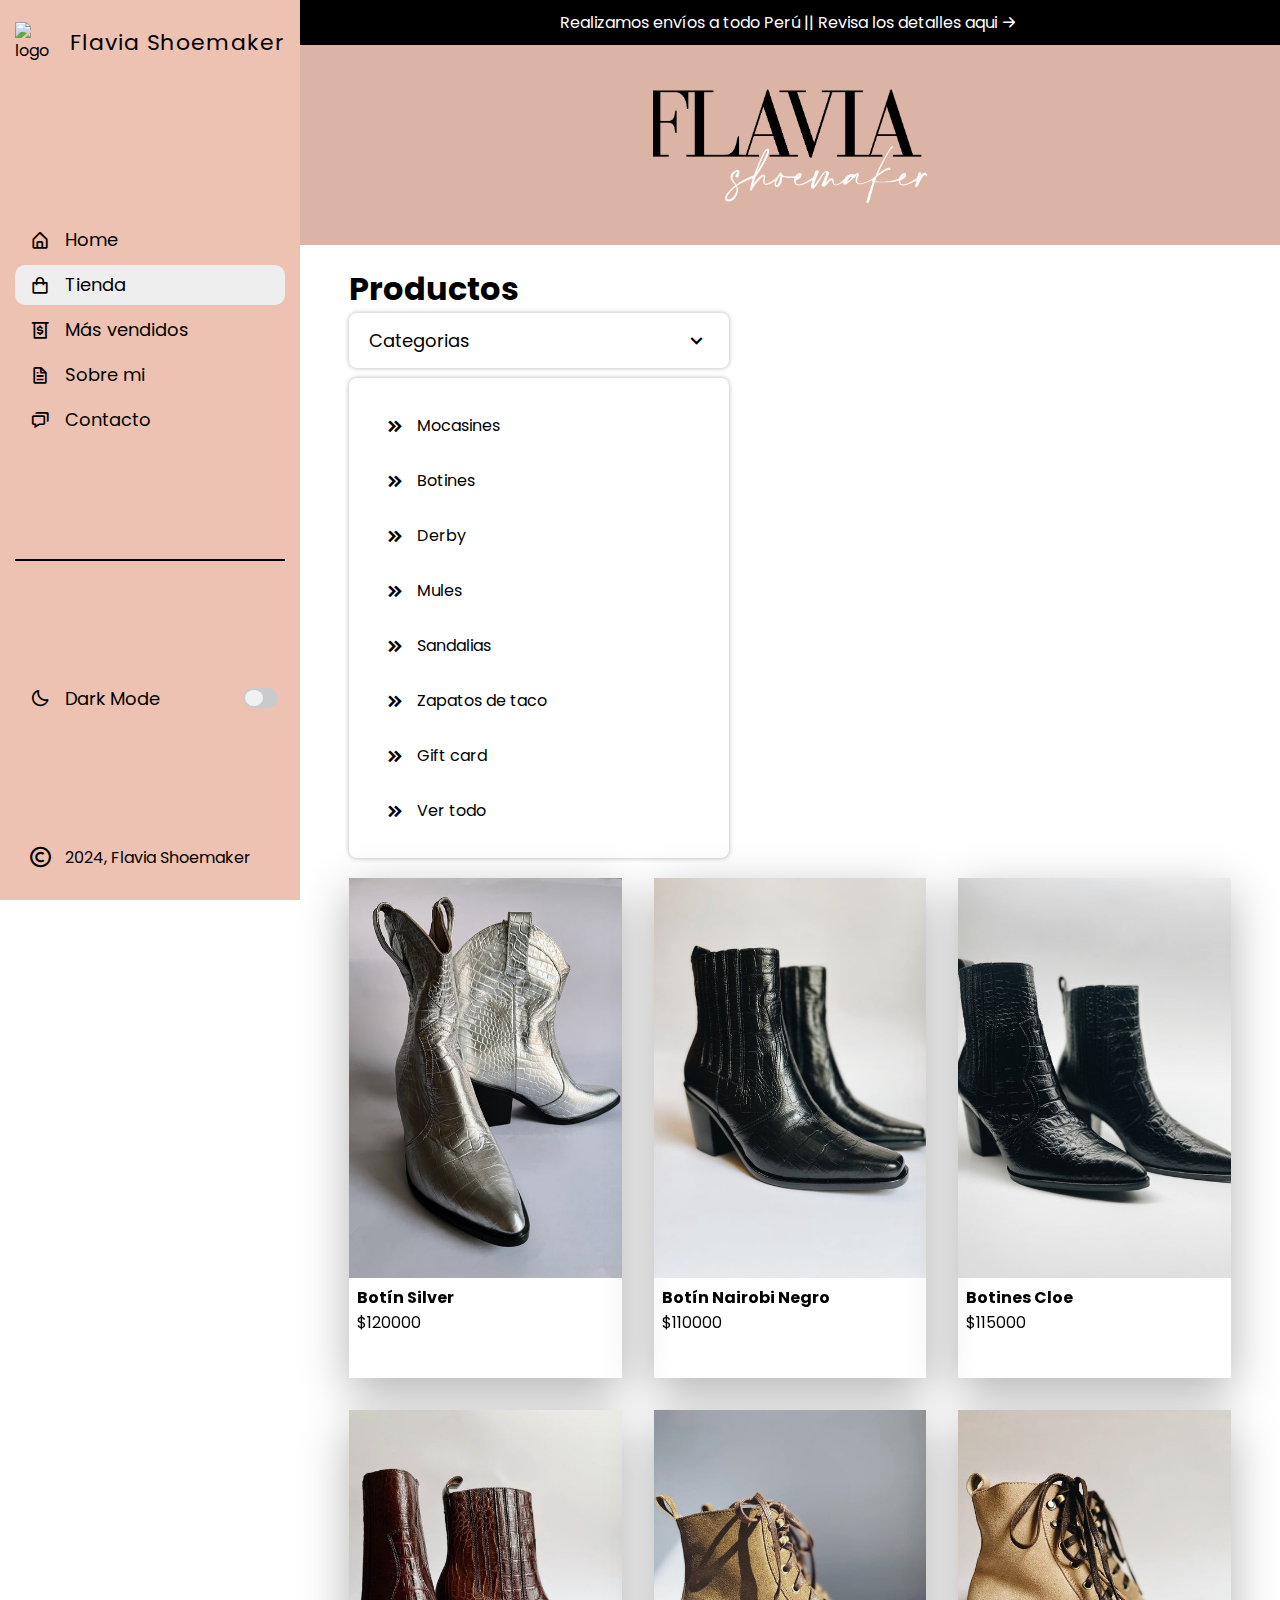
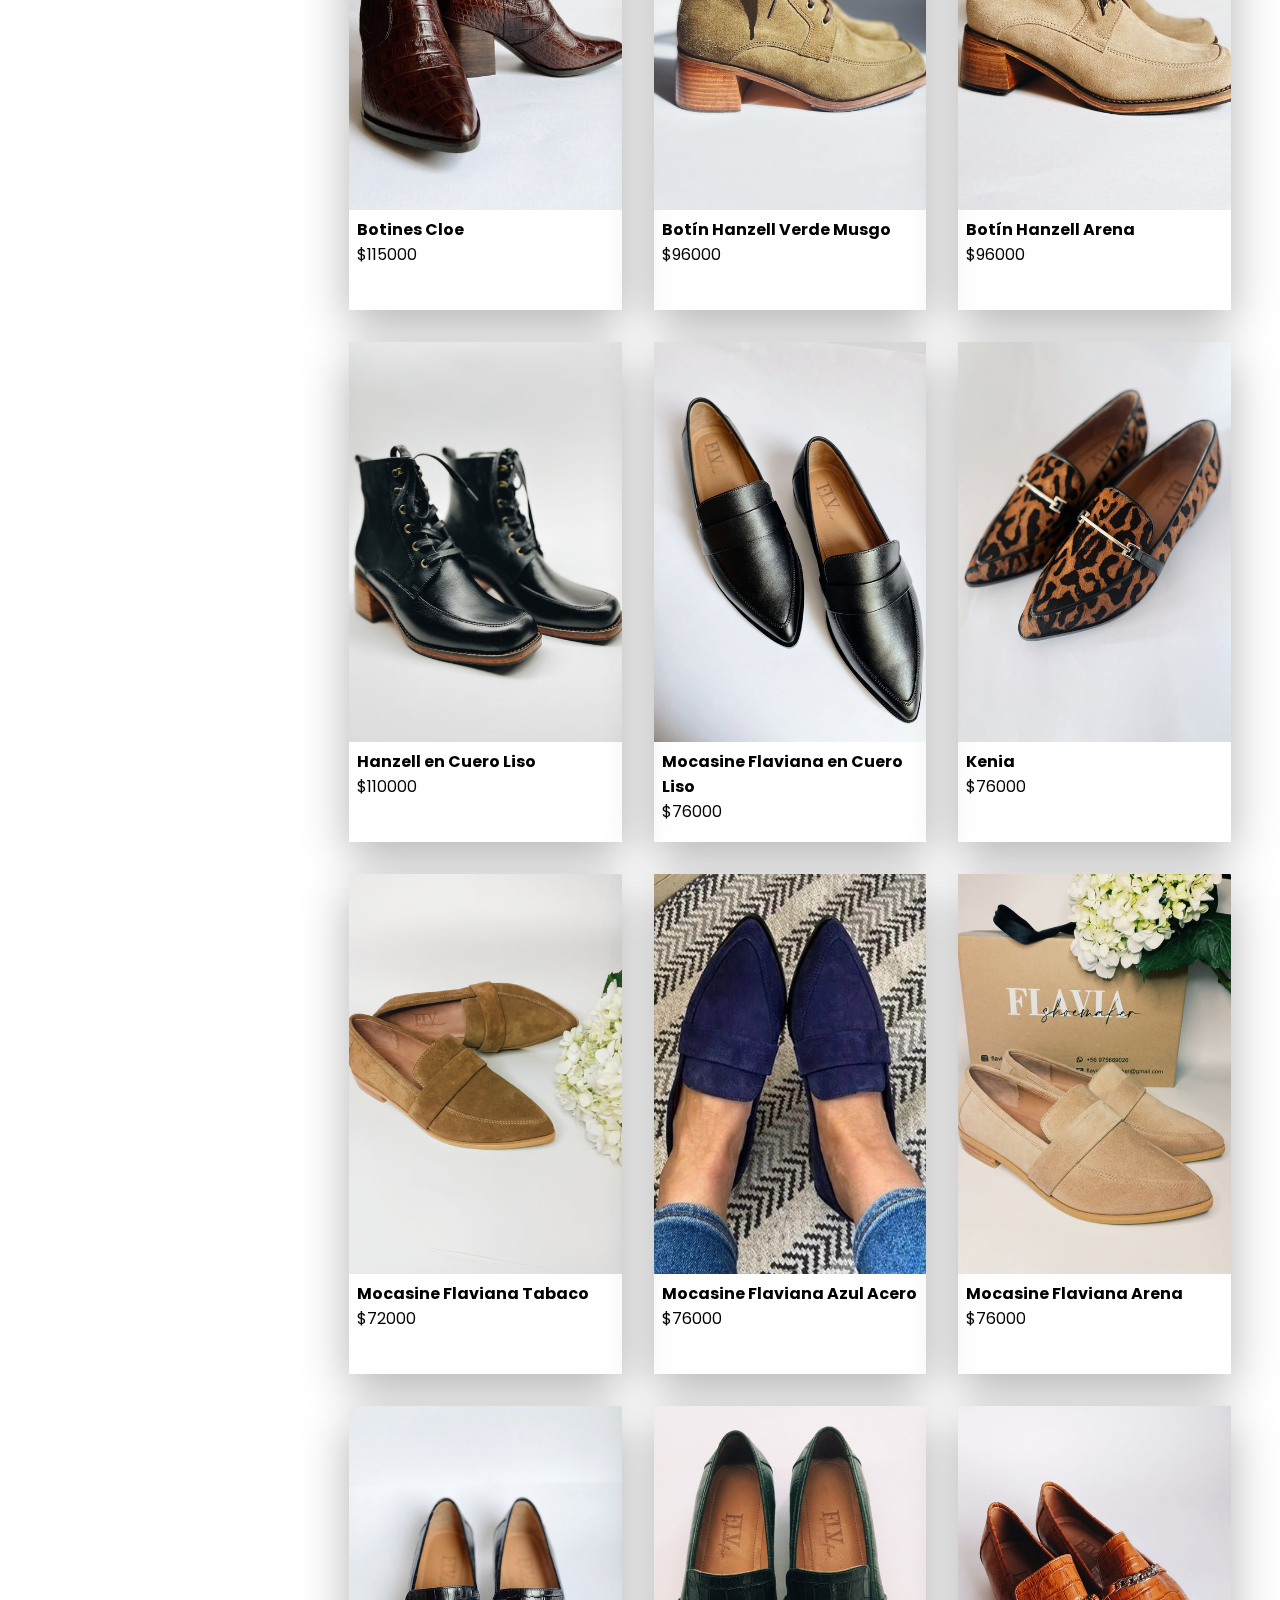
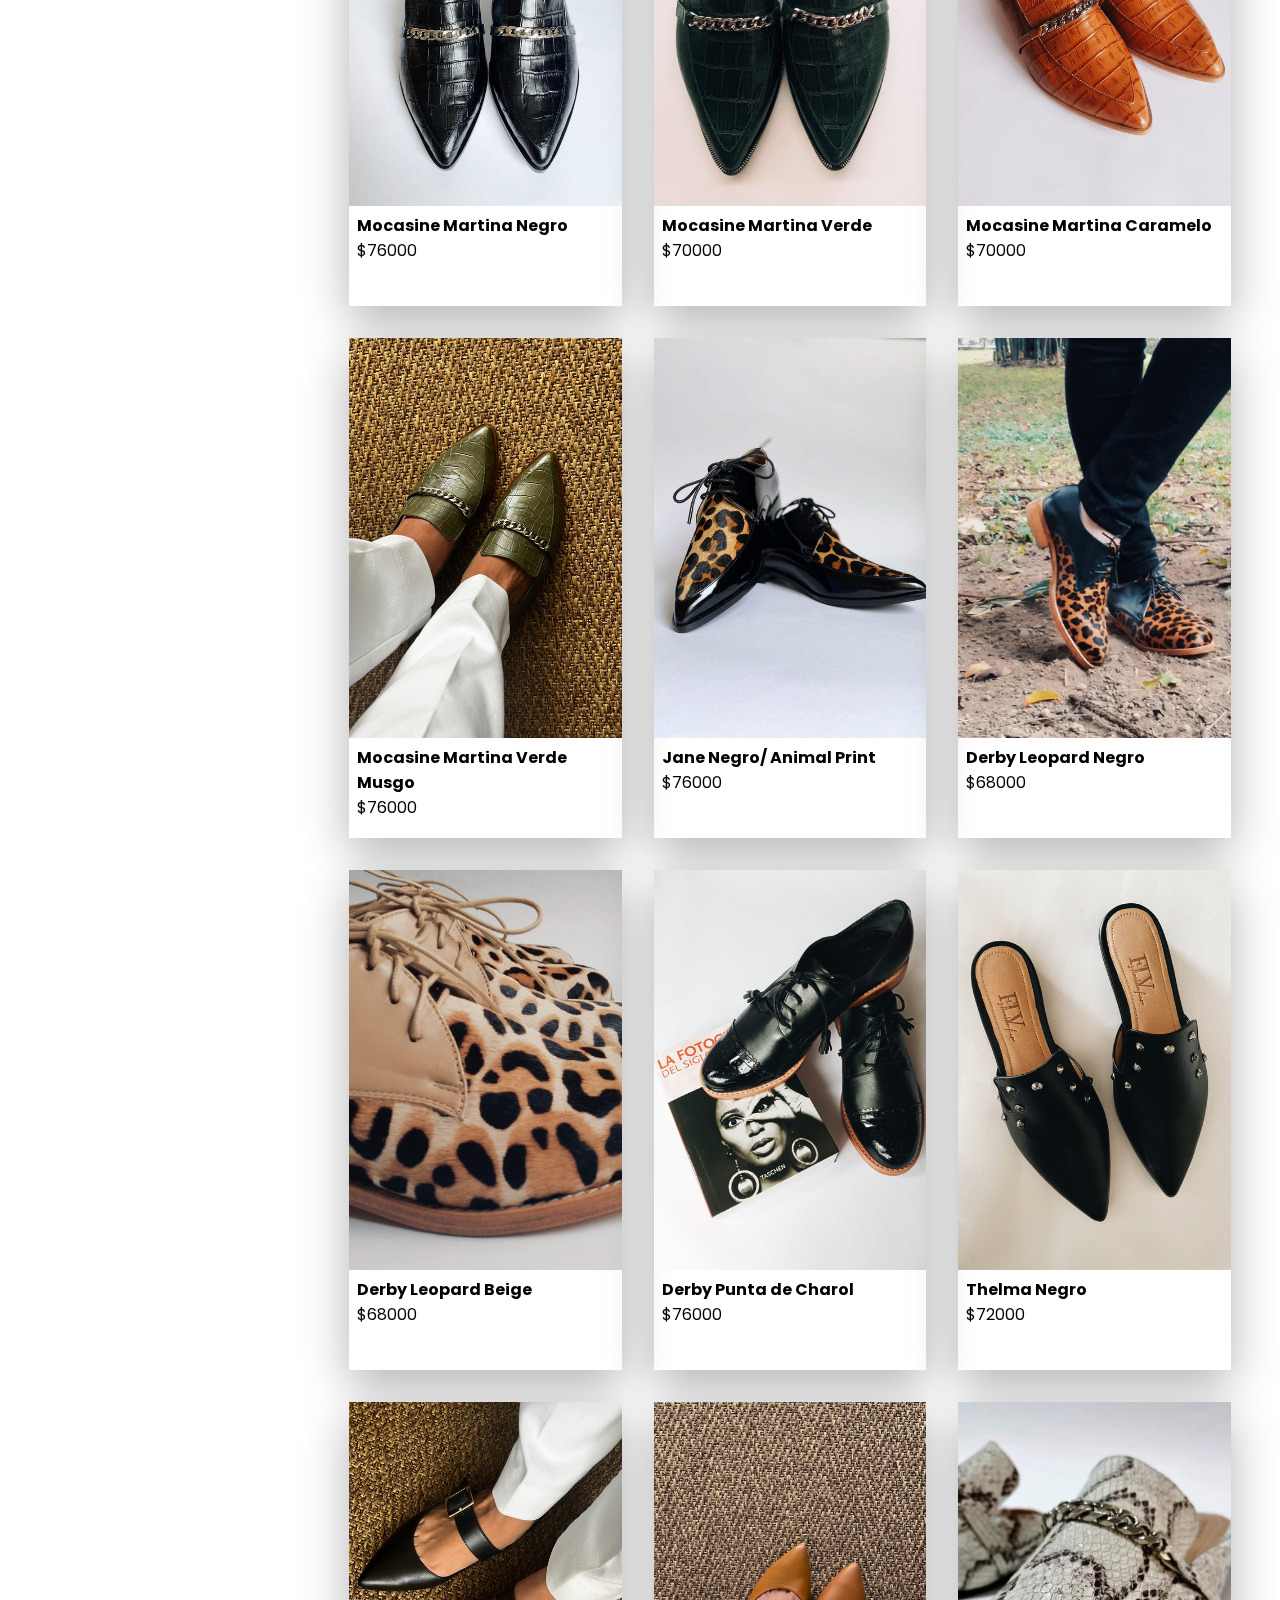
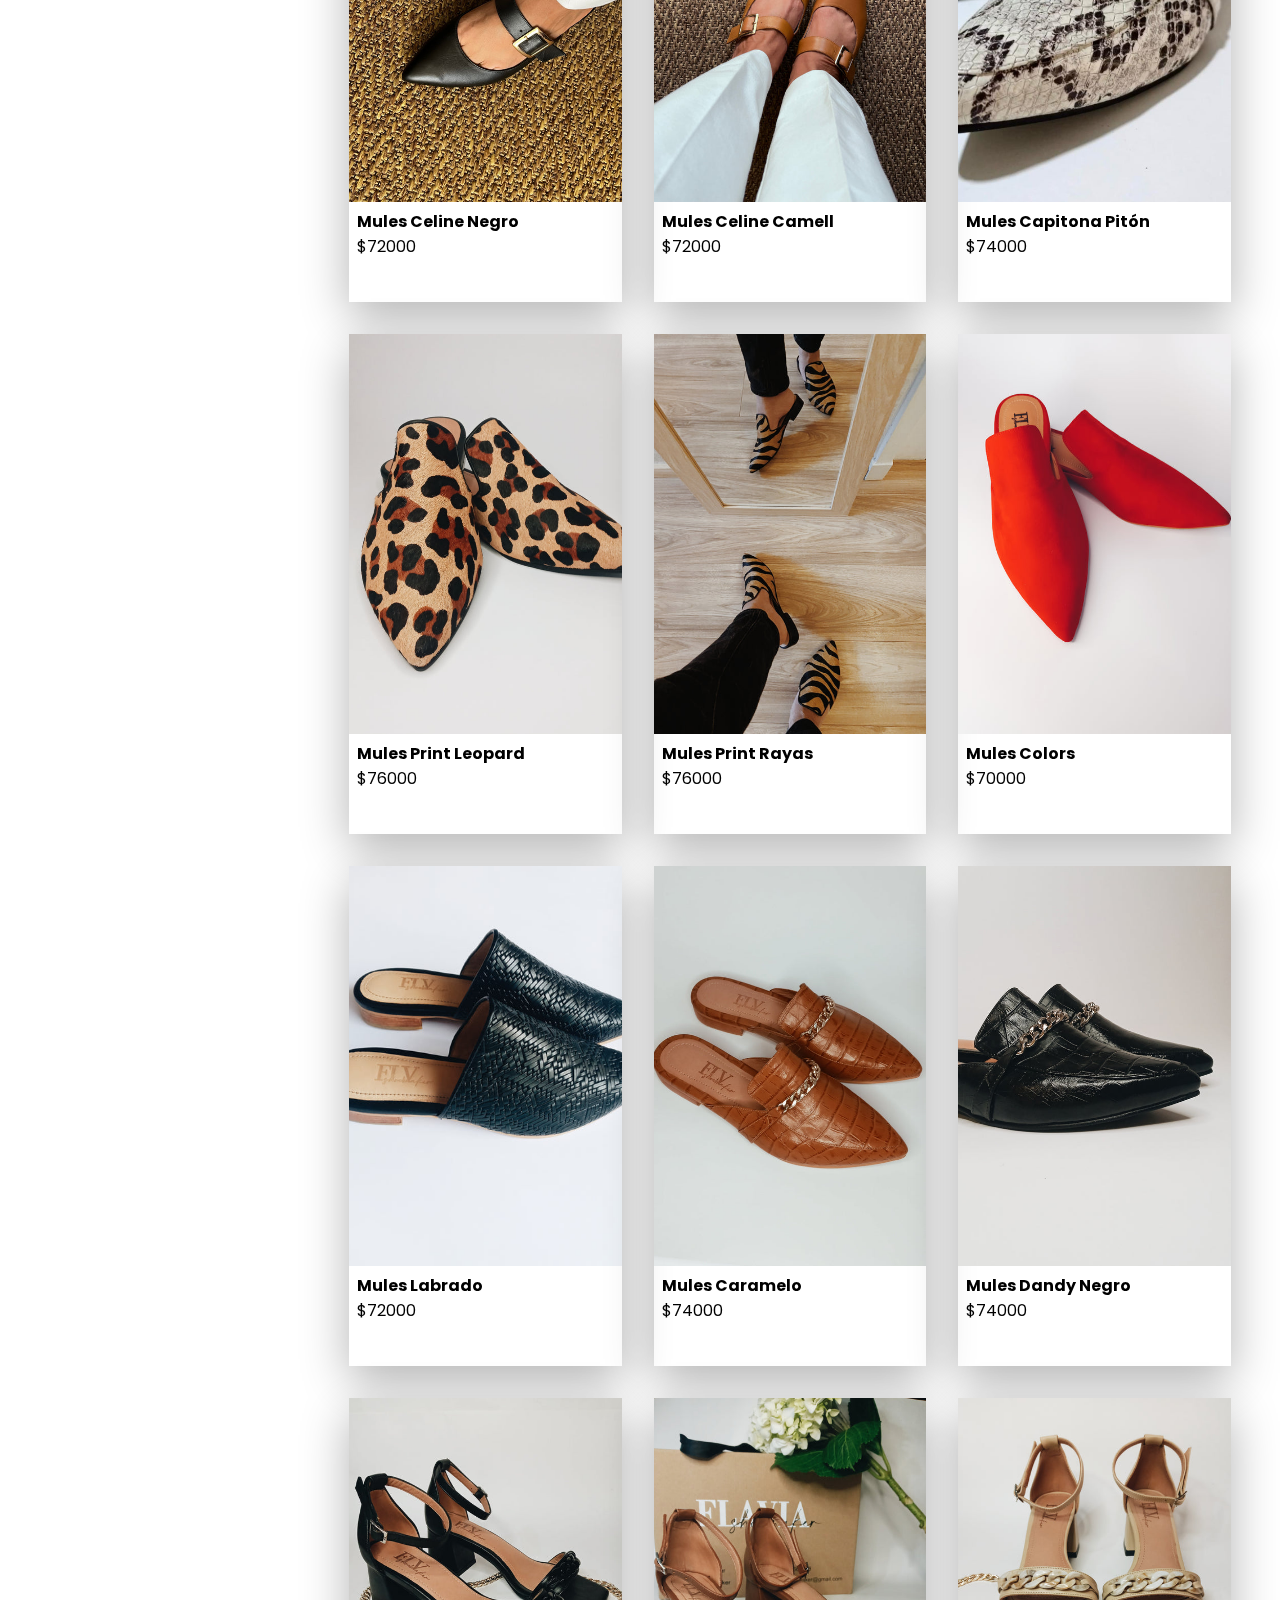
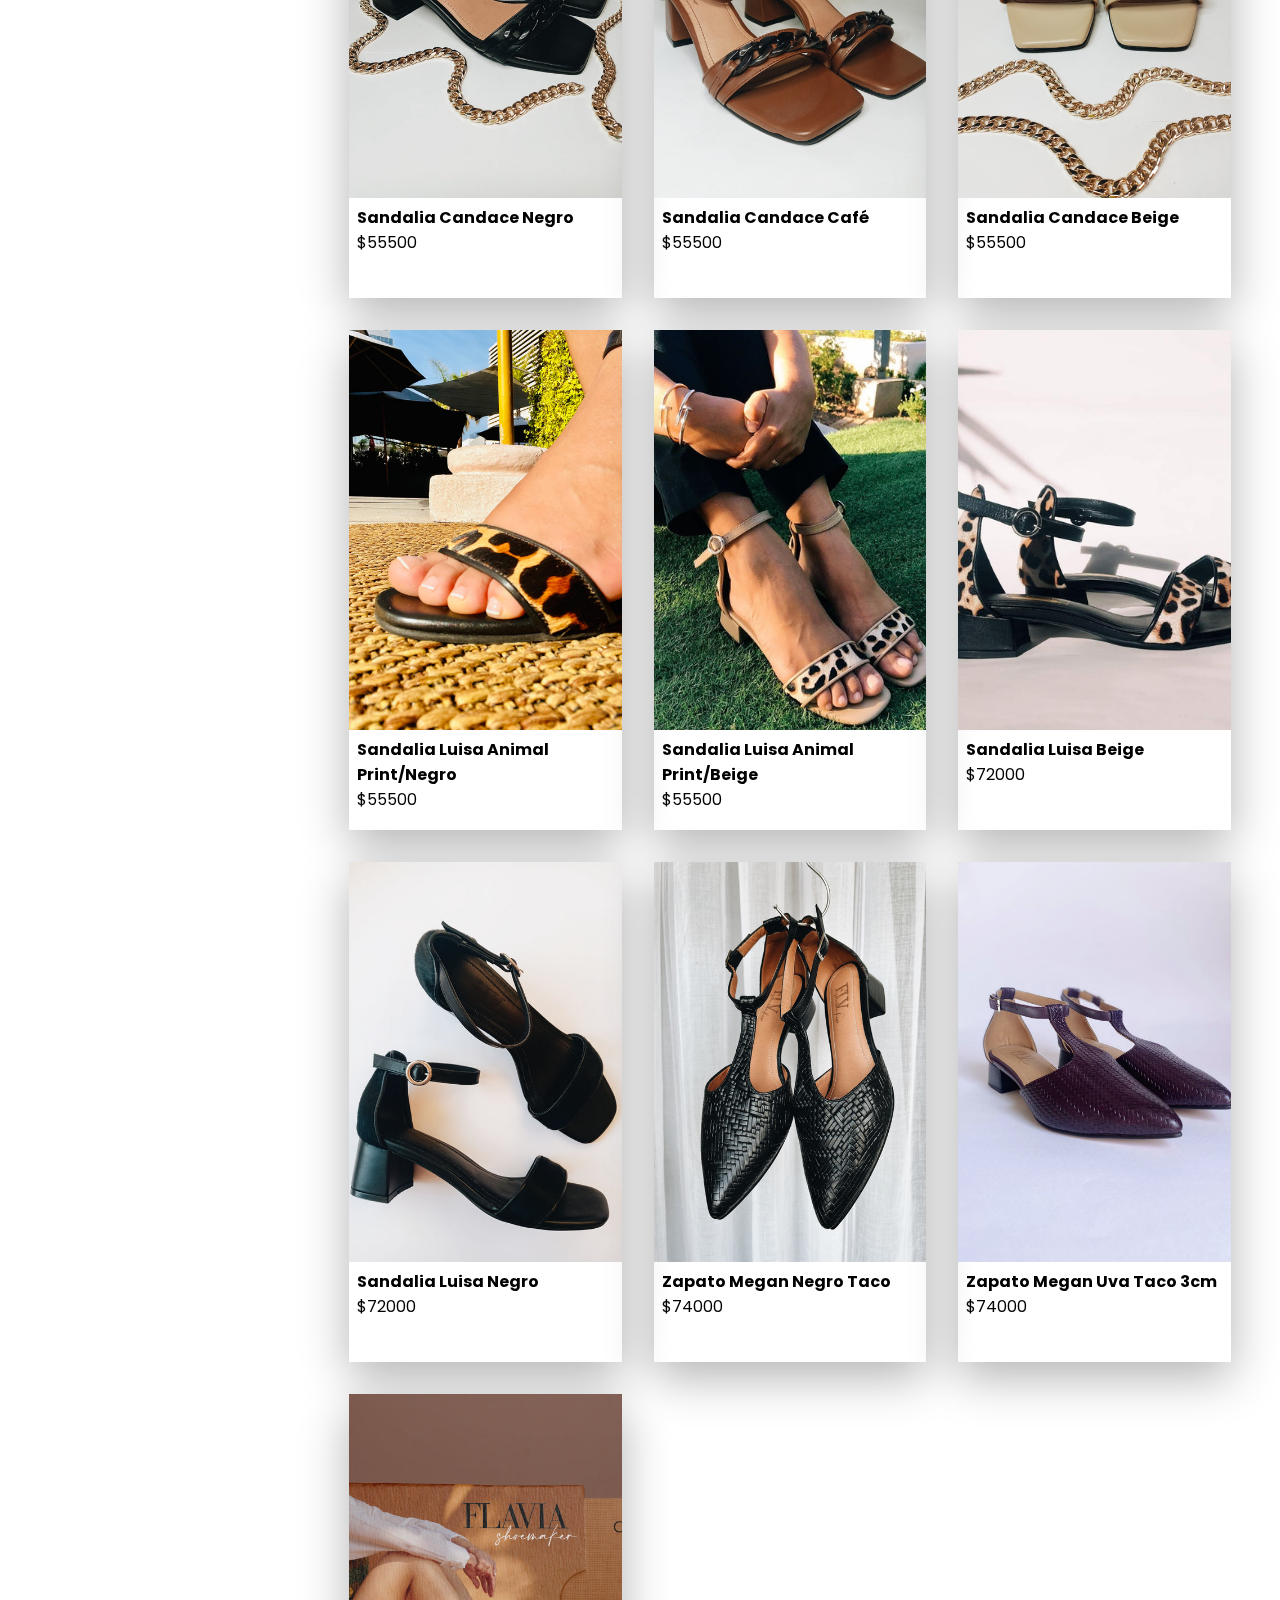
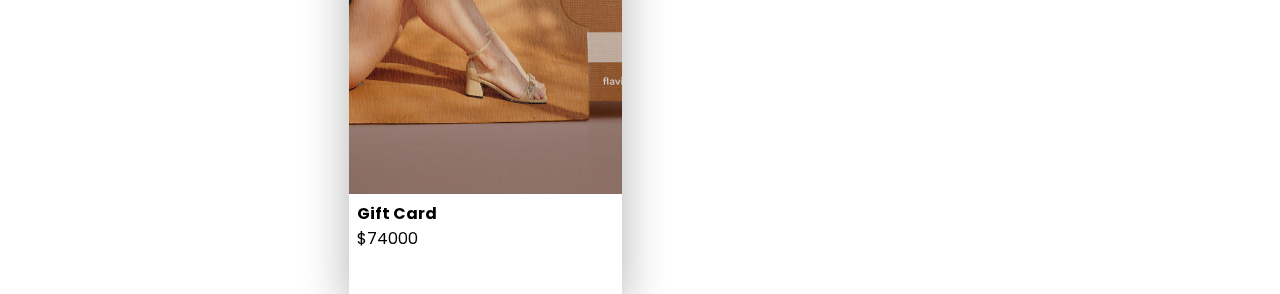
==== productos.html @ c3f8e7c3 "first commit" ====
<!DOCTYPE html>
<html lang="en">
<head>
    <meta charset="UTF-8">
    <meta name="viewport" content="width=device-width, initial-scale=1.0">
    <link href='https://unpkg.com/boxicons@2.1.4/css/boxicons.min.css' rel='stylesheet'>
    <link rel="stylesheet" href="https://cdn.jsdelivr.net/npm/bootstrap-icons@1.11.3/font/bootstrap-icons.min.css">
    <link rel="stylesheet" href="css/style.css">
    <title>Flavia Shoemaker PE</title>
</head>
<body>

   <!--============================== SIDEBAR ==============================-->
   <div class="barra-lateral">

    <!-- HEADER -->

    <div class="nombre-pagina">
        <img id="store" class="pagina-logo" src="https://flaviashoemaker.com/cdn/shop/files/logo_Flavia_favitcon.png" alt="logo">
        <span>Flavia Shoemaker</span>
    </div>

    <!-- NAVBAR -->

    <nav class="navegacion">

        <ul>
            <li class="items botones-categoria">
                <a href="index.html">
                    <i class='bx bx-home-alt'></i>
                    <span>Home</span>
                </a>
            </li>

            <li class="items botones-categoria active-item">
                <a href="productos.html">
                    <i class='bx bx-shopping-bag'></i>
                    <span>Tienda</span>
                </a>
            </li>

            <li class="items botones-categoria">
                <a href="#">
                    <i class='bx bx-money-withdraw'></i>
                    <span>Más vendidos</span>
                </a>
            </li>

            <li class="items botones-categoria">
                <a href="#">
                    <i class='bx bx-file'></i>
                    <span>Sobre mi</span>
                </a>
            </li>

            <li class="items botones-categoria">
                <a href="#">
                    <i class='bx bx-chat'></i>
                    <span>Contacto</span>
                </a>
            </li>
        </ul>

    </nav>

    <!-- LINEA DIVISORIA -->

    <div class="linea"></div>

    <!-- SWITCH -->

    <div class="modo-oscuro">

        <div class="info">
            <i class='bx bx-moon'></i>
            <span>Dark Mode</span>
        </div>

        <div class="switch">

            <div class="base">

                <div class="circulo"></div>

            </div>

        </div>

    </div>
    
    <!-- MINI FOOTER -->

    <footer class="footer">
        <i class='bx bx-copyright' ></i>
        <span>2024, Flavia Shoemaker</span>
    </footer>

</div>

<main>
    <div class="info-envios">
        <p class="parrafo">Realizamos envíos a todo Perú || Revisa los detalles aqui</p>
        <i class="bi bi-arrow-right-short"></i>
    </div>

    <div class="banner">
        <img class="img-banner" src="images/logo-flaviashoemaker.png" alt="logo">
    </div>

    <div class="categorias">
        <h1>Productos</h1>
        <div class="item-submenu">
            <span>Categorias</span>
            <i class='bx bx-chevron-down'></i>
        </div>

        <ul class="opciones">
            <li class="opcion">
                <i class='bx bxs-chevrons-right'></i>
                <a id="mocasines" class="nav-items active-nav-items" href="">Mocasines</a>
            </li>
            <li class="opcion">
                <i class='bx bxs-chevrons-right'></i>
                <a id="botines" class="nav-items" href="">Botines</a>
            </li>
            <li class="opcion">
                <i class='bx bxs-chevrons-right'></i>
                <a id="derbys" class="nav-items" href="">Derby</a>
            </li>
            <li class="opcion">
                <i class='bx bxs-chevrons-right'></i>
                <a id="mules" class="nav-items" href="">Mules</a>
            </li>
            <li class="opcion">
                <i class='bx bxs-chevrons-right'></i>
                <a id="sandalias" class="nav-items" href="">Sandalias</a>
            </li>
            <li class="opcion">
                <i class='bx bxs-chevrons-right'></i>
                <a id="tacos" class="nav-items" href="">Zapatos de taco</a>
            </li>
            <li class="opcion">
                <i class='bx bxs-chevrons-right'></i>
                <a id="giftcard" class="nav-items" href="">Gift card</a>
            </li>
            <li class="opcion">
                <i class='bx bxs-chevrons-right'></i>
                <a id="todos" class="nav-items" href="">Ver todo</a>
            </li>
        </ul>
</div>
    <div id="productos-tienda" class="productos-tienda">

    </div>
</main>

    <script src="archivos-js/productos.js"></script>
    <script src="archivos-js/app.js"></script>
    
</body>
</html>
---- css/style.css ----
@import url('https://fonts.googleapis.com/css2?family=Poppins:ital,wght@0,100;0,200;0,300;0,400;0,500;0,600;0,700;0,800;0,900;1,100;1,200;1,300;1,400;1,500;1,600;1,700;1,800;1,900&display=swap');
@import url('https://fonts.googleapis.com/css2?family=Protest+Riot&display=swap');
@import url('https://fonts.googleapis.com/css2?family=Lobster&family=Protest+Riot&display=swap');


:root {
    --color-barra-lateral: #eec2b2;

    --color-texto: #000;
    --color-texto-menu: rgb(134, 136, 144);

    --color-menu-hover: rgb(238,238,238);
    --colo-menu-texto: rgb(0,0,0);

    --color-boton: #000;
    --color-boton-texto: rgb(0,0,0);

    --color-linea: rgb(238, 229, 229);

    --color-switch-base: rgb(201, 202, 206);
    --color-switch-circulo: rgb(241, 241, 241);
}

/*============================== DARK MODE ==============================*/

.dark-mode {
    --color-barra-lateral: rgb(44,45,49);

    --color-texto: rgb(255,255,255);
    --color-texto-menu: #fff;

    --color-menu-hover: rgb(0,0,0);
    --colo-menu-texto: rgb(238,238,238);

    --color-boton: rgb(255,255,255);
    --color-boton-texto: #fff;

    --color-linea: rgb(71, 70, 78);

    --color-switch-base: rgb(39, 205, 64);
    --color-switch-circulo: rgb(255, 255, 255);
}

.active {
    background-color: var(--color-boton-texto);
    color: var(--color-texto);
}

.active-item {
    background-color: var(--color-menu-hover);
    color: var(--color-menu-texto);
    border-radius: 10px;
}

.bx-chevron-down {
    transition: .4s ease;
}

.arrow .bx-chevron-down {
    transform: rotate(-180deg);
    transition: transform .4s ease;
}

* {
    margin: 0;
    padding: 0;
    box-sizing: border-box;
}

body {
    width: 100%;
    height: 100vh;
    font-family: "Poppins", sans-serif;
}

.barra-lateral {
    position: fixed;
    width: 300px;
    height: 100%;
    overflow: hidden;
    padding: 20px 15px;
    background-color: var(--color-barra-lateral);
    transition: width .5s ease, background-color .4s ease;
    display: flex;
    flex-direction: column;
    justify-content: space-between;
}

.mini-barra-lateral {
    width: 80px;
}

.barra-lateral span {
    font-size: 18px;
    white-space: nowrap;
    opacity: 1;
    transition: opacity .5s ease, width .5s ease;
}

.barra-lateral span.oculto {
    opacity: 0;
    width: 0;
}

.nombre-pagina {
    width: 100%;
    height: 45px;
    color: var(--color-texto);
    display: flex;
    align-items: center;
    margin-bottom: 40px;
}

.pagina-logo {
    width: 50px;
    cursor: pointer;
}

/* .bx-store {
    min-width: 50px;
    font-size: 40px;
    cursor: pointer;
    text-align: center;
} */

.nombre-pagina span {
    margin-left: 10px;
    font-size: 22px;
    letter-spacing: 1px;
    /* font-family: "Protest Riot", sans-serif; */
    font-family: "Poppins", sans-serif;
}

/*============================== NAVBAR ============================== */

.items {
    list-style-type: none;
    margin-bottom: 5px;
}

.items a {
    width: 100%;
    height: 40px;
    display: flex;
    align-items: center;
    text-decoration: none;
    border-radius: 10px;
    color: var(--color-texto);
}

.items a:hover {
    background-color: var(--color-menu-hover);
    color: var(--colo-menu-texto);
}

.items a i {
    min-width: 50px;
    text-align: center;
    font-size: 20px;
}

/*============================== LINEA ==============================*/

.linea {
    width: 100%;
    height: 2px;
    background-color: var(--color-texto);
}


/*============================== Dark Mode ==============================*/

.modo-oscuro {
    width: 100%;
    border-radius: 10px;
    display: flex;
    justify-content: space-between;
}

.info {
    width: 150px;
    height: 45px;
    display: flex;
    align-items: center;
    color: var(--color-boton-texto);
    overflow: hidden;
}

.info i {
    width: 50px;
    font-size: 20px;
    text-align: center;
}

/*============================== SWITCH ==============================*/

.switch {
    min-width: 50px;
    height: 45px;
    display: flex;
    align-items: center;
    justify-content: center;
}

.base {
    position: relative;
    width: 35px;
    height: 20px;
    background-color: var(--color-switch-base);
    border-radius: 50px;
    display: flex;
    align-items: center;
}

.circulo {
    position: absolute;
    width: 18px;
    height: 80%;
    background-color: var(--color-switch-circulo);
    border-radius: 50%;
    left: 2px;
    transition: left .5s ease;
    cursor: pointer;
}

.circulo.prendido {
    left: 15px;
}

/*========================================/ MINI-FOOTER /========================================*/

.footer {
    width: 100%;
    height: 45px;
    display: flex;
    align-items: center;
}

.footer i {
    min-width: 50px;
    font-size: 25px;
    text-align: center;
    color: var(--color-texto);
}

.footer span {
    font-size: 16px;
    color: var(--color-texto);
}

/*============================== MAIN ==============================*/

main {
    margin-left: 300px;
    transition: margin-left .5s ease;
}

main.min-main {
    margin-left: 80px;
}

.info-envios {
    width: 100%;
    height: 45px;
    background-color: black;
    display: flex;
    align-items: center;
    justify-content: center;
}

.info-envios i {
    color: #fff;
    font-size: 1.5rem;
}

.parrafo {
    color: #fff;
}


/*============================== SLIDER ==============================*/

.container-slider {
    width: 100%;
    overflow: hidden;
}

.slider {
    display: flex;
    width: 500%;
    height: 450px;
}

.slider-section {
    width: 100%;
}

.img-slider {
    display: block;
    width: 100%;
    height: 100%;
    object-fit: cover;
}

.controls {
    width: 100%;
    height: 45px;
    display: flex;
    justify-content: center;
    align-items: center;
    margin-top: 20px;
}

.controls i {
    font-size: 30px;
    cursor: pointer;
    display: flex;
    align-items: center;
}

.botones {
    width: 150px;
    display: flex;
    align-items: center;
    justify-content: space-between;
    margin: 0 10px;
}

.boton {
    width: 18px;
    height: 18px;
    border: 2px solid black;
    border-radius: 50%;
}


/*============================== INFO ZAPATOS ==============================*/

.info-temporada {
    width: 100%;
    height: 300px;
    display: flex;
    flex-direction: column;
    align-items: center;
    justify-content: center;
}

.title-info {
    font-size: 2rem;
    font-weight: 500;
}

/*============================== TEMPORADA ==============================*/

.temporada {
    width: 90%;
    height: 100px;
    display: flex;
    flex-direction: column;
    justify-content: center;
    margin: 30px 0 30px 4.7%;
}

/*========================================/ MINI-SLIDER /========================================*/

.container-botines {
    width: 90%;
    height: 100vh;
    margin: 0 4.7%;
}

.container-images {
    width: 100%;
    height: 100%;
    display: flex;
    align-items: center;
    justify-content: center;
    gap: 20px;
}

.images img {
    width: 100%;
    height: 100%;
    object-fit: cover;
    border-radius: 10px;
}

.images {
    width: 110px;
    border: none;
    border-radius: 10px;
    cursor: pointer;
    position: relative;
    transition: .7s ease;
    box-shadow: 0 15px 45px rgba(0, 0, 0, 0.4);
}

.images:first-child, .images:last-child {
    height: 360px;
}

.images:nth-child(2), .images:nth-child(4) {
    height: 440px;
}

.images:nth-child(3) {
    height: 520px;
}


.images.active {
    width: 550px;
    height: 560px;
}

/*========================================/ BOTON VER /========================================*/

.boton-ver {
    width: 100%;
    height: 100px;
    margin: 30px 0;
    display: flex;
    justify-content: center;
    align-items: center;
}

.boton-ver button {
    padding: 20px 50px;
    background-color: #d1ac9f;
    border: none;
    color: #fff;
    font-size: 1.4rem;
    cursor: pointer;
}

.boton-ver button:hover {
    transform: scale(1.05);
}

/*========================================/ GALERIA /========================================*/

.grid-gallery {
    display: grid;
    grid-template-columns: repeat(3, 1fr);
    grid-auto-rows: 370px;
    padding: 30px;
    gap: 20px;
    margin-top: 60px;
}

.grid-item {
    position: relative;
    overflow: hidden;
}

.grid-img {
   width: 100%;
   height: 100%;
   object-fit: cover;
   transition: .5s ease;
}

.grid-img:hover {
    transform: scale(1.1);
}

.grid-title {
    position: absolute;
    bottom: 0;
    color: #fff;
    background: linear-gradient(rgba(255,255,255,0), rgba(0,0,0,1));
    margin: 0;
    padding: 10px;
    width: 100%;
}

.grid-item:nth-child(3) {
    grid-row-start: span 2;
}

.grid-item:nth-child(4) {
    grid-row-start: span 2;
}

.grid-item:nth-child(6) {
    grid-column-start: span 2;
}

/*============================== PAGOS ==============================*/

.informacion {
    width: 90%;
    height: 400px;
    display: flex;
    align-items: center;
    justify-content: center;
    padding: 1rem;
    margin: 60px 4.7%;
}

.info-tema {
    width: 45%;
    height: 100px;
    display: flex;
    flex-direction: column;
    align-items: center;
    margin-bottom: 20px;
    padding: 1rem;
    text-align: center;
}


/*============================== FOOTER MAS COMPLETO ==============================*/


.footer-completo {
    width: 100%;
    height: 100vh;
    background-color: #e8dfd9;
    display: flex;
    flex-direction: column;
    justify-content: space-around;
}

.lists {
    width: 100%;
    display: flex;
}

.list-ul {
    display: flex;
    flex-direction: column;
    margin-top: 60px;
    margin-left: 60px;
    width: 400px;
}

.title-list {
    margin-bottom: 30px;
}

.list-ul ul {
    list-style-type: none;
}

.list-ul ul li {
    margin-bottom: 20px;
    cursor: pointer;
}

.list-ul ul li:hover {
    text-decoration: underline;
}

/*----------REDES SOCIALES ----------*/


.social-medias {
    width: 100%;
    display: flex;
    flex-direction: column;
    justify-content: center;
    align-items: center;
    margin-top: 60px;
}

.icons {
    display: flex;
    width: 200px;
    justify-content: center;
    margin-top: 30px;
}

.bi-facebook {
    font-size: 1.4rem;
    margin-right: 20px;
    cursor: pointer;
}

.bi-instagram {
    font-size: 1.4rem;
    cursor: pointer;
}



/*==================== TODOS LOS PRODUCTOS =====================*/

.productos-tienda {
    display: grid;
    grid-template-columns: repeat(3, 1fr);
    gap: 2rem;
    width: 90%;
    margin: 0 5%;
    position: sticky;
 }
 
 .item {
    width: 100%;
    height: 500px;
    box-shadow: 0 15px 45px rgba(0, 0, 0, 0.3);
    cursor: pointer;
 }
 
 .item-info {
     display: flex;
     flex-direction: column;
     justify-content: center;
     margin-left: .5rem;
 }

 .item-title {
    font-size: 1rem;
 }
 
 .item-img {
    width: 100%;
    height: 400px;
    object-fit: cover;
 }



 /* ==============================/ BANNER /============================== */


 .banner {
    width: 100%;
    height: 200px;
    background-color: #dbb4a5;
    display: flex;
    justify-content: center;
    align-items: center;
 }

 .img-banner {
    width: 28%;
    height: 65%;
    object-fit: cover;
 }

 .categorias {
    width: 90%;
    margin: 20px 5%;
    display: flex;
    flex-direction: column;
    justify-content: space-between;
 }

 .item-submenu {
    display: flex;
    width: 380px;
    align-items: center;
    justify-content: space-between;
    height: 55px;
    padding: 20px;
    font-size: 18px;
    border-radius: 8px;
    cursor: pointer;
    box-shadow: 0 0 5px rgba(0,0,0, .3);
 }

 .bx-chevron-down {
    font-size: 25px;
 }

 .opciones {
    width: 380px;
    position: relative;
    padding: 20px;
    border-radius: 8px;
    margin-top: 10px;
    box-shadow: 0 0 5px rgba(0,0,0, .3);
 }

 .opcion {
    display: flex;
    align-items: center;
    height: 55px;
    cursor: pointer;
    padding: 0 16px;
 }

 .opcion:hover {
    background-color: #e4dfdf;
 }

 .opcion i {
    font-size: 20px;
    margin-right: 12px;
 }

 .nav-items{
    text-decoration: none;
    color: #000;
 }
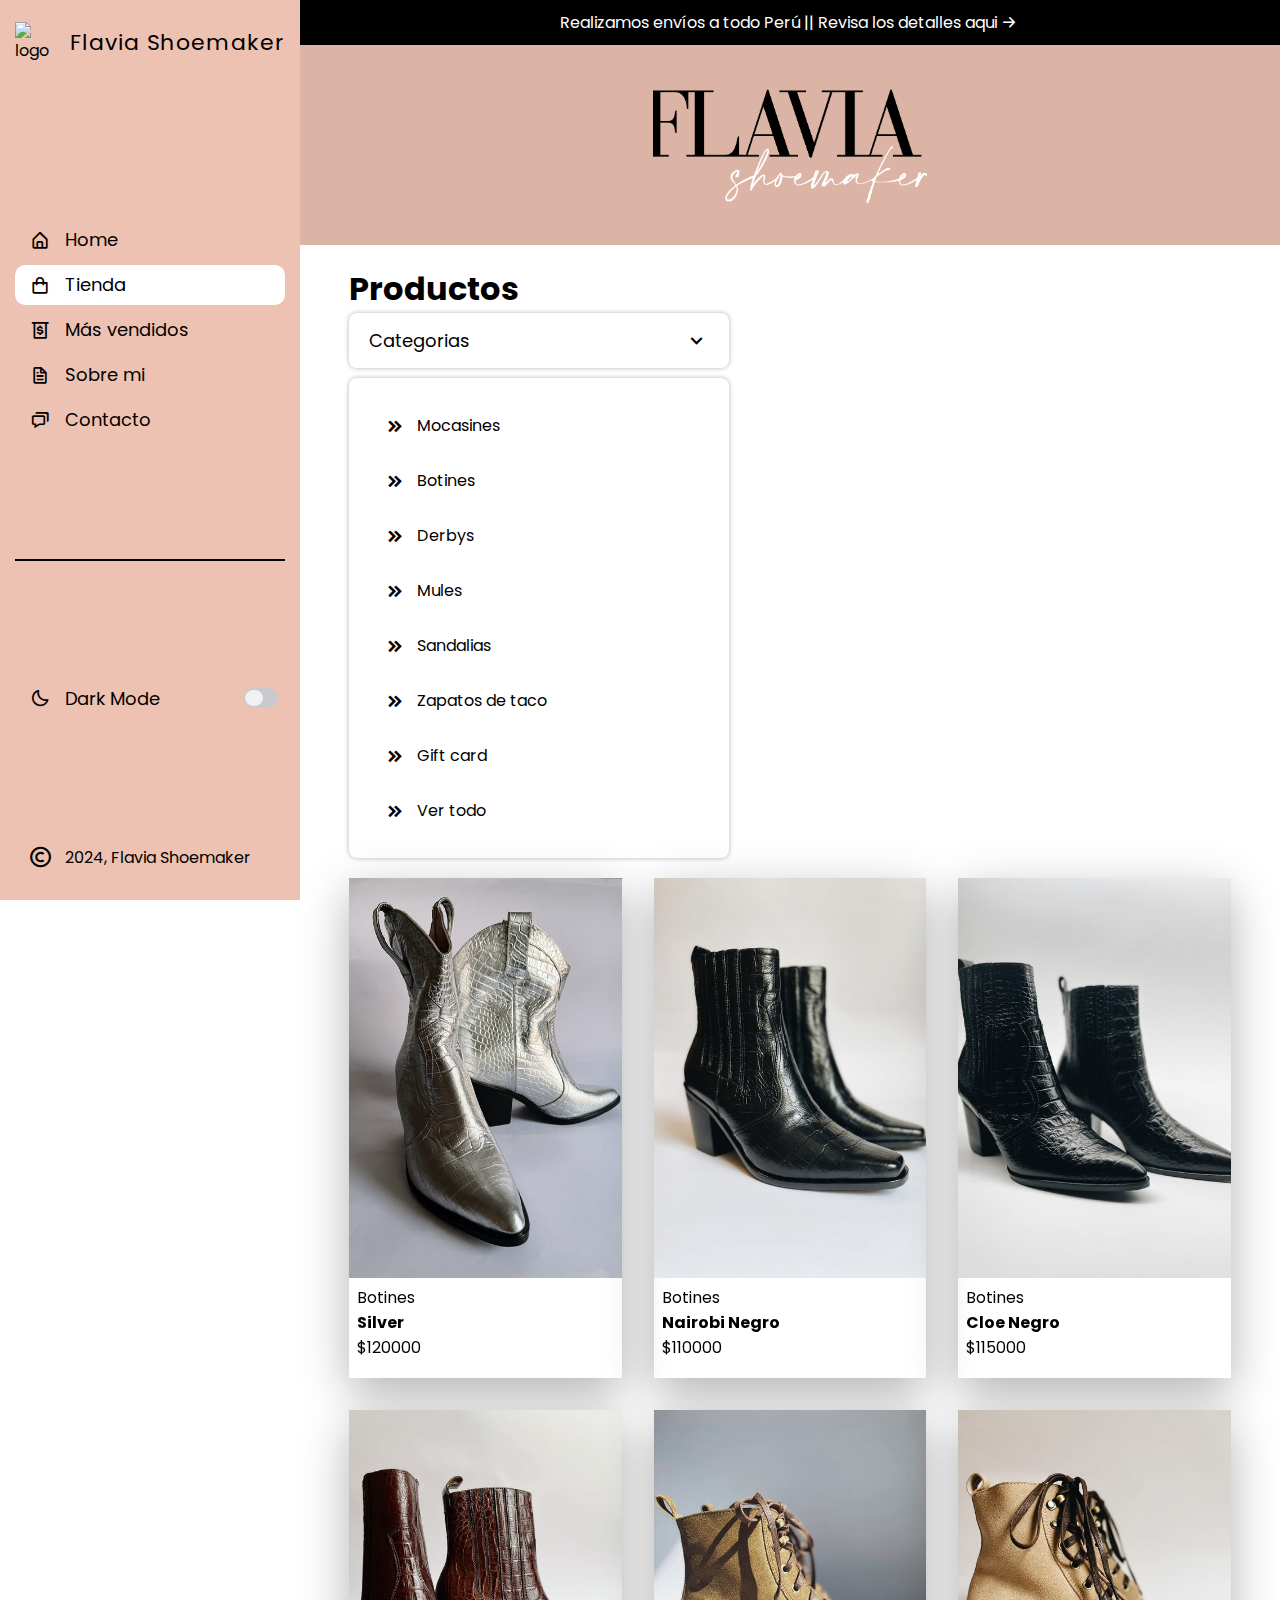
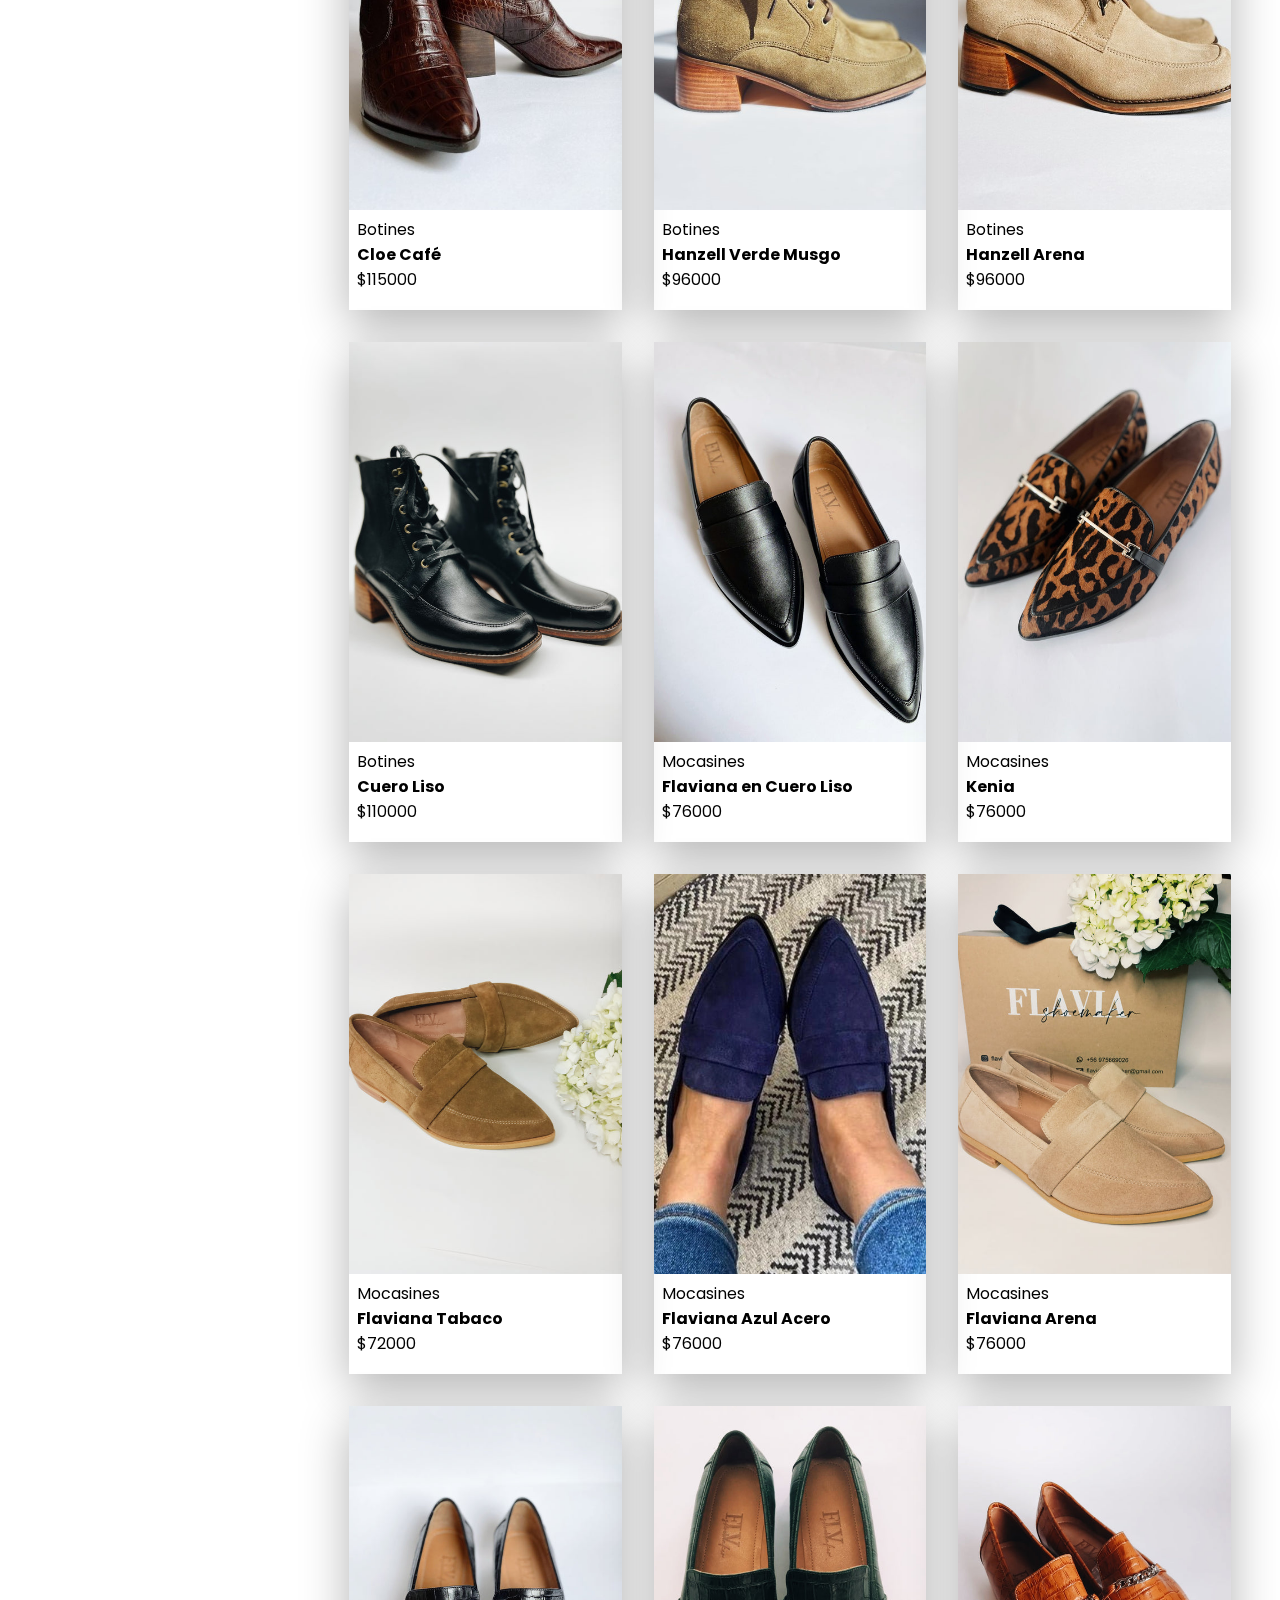
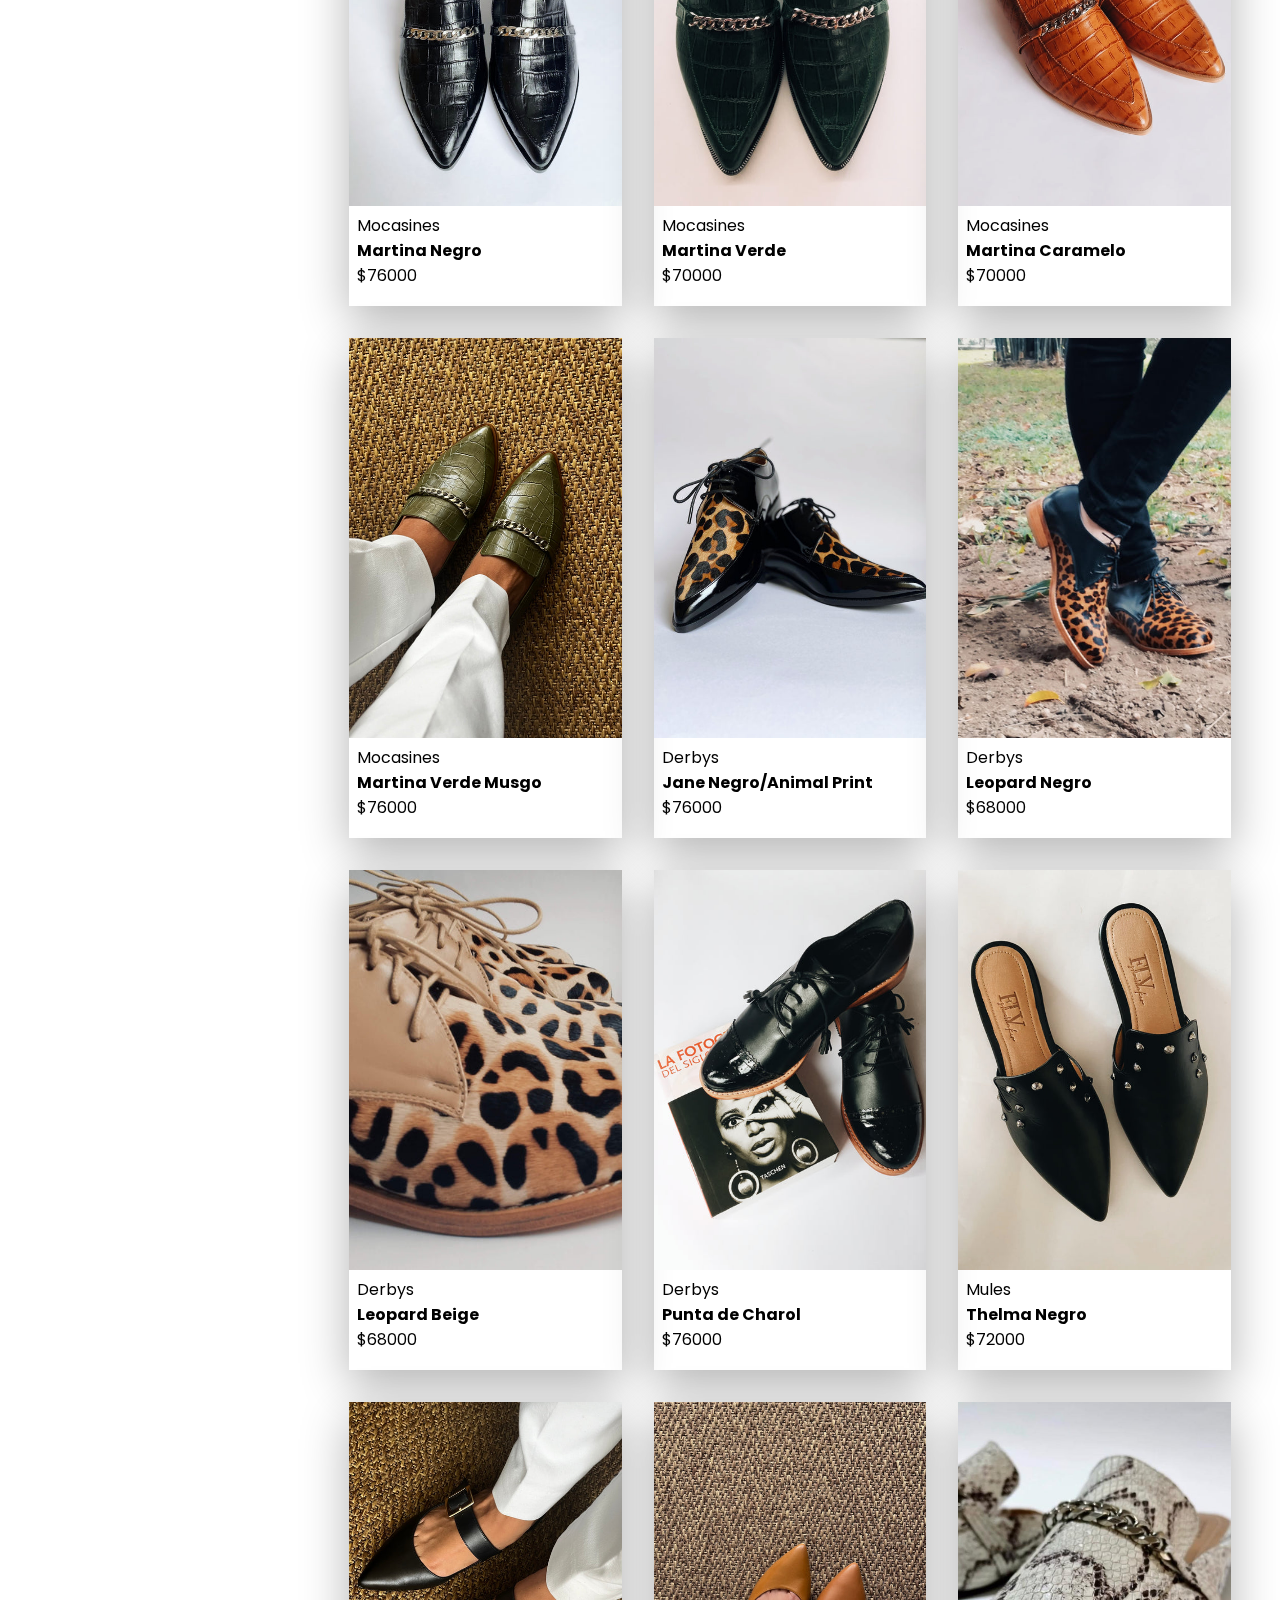
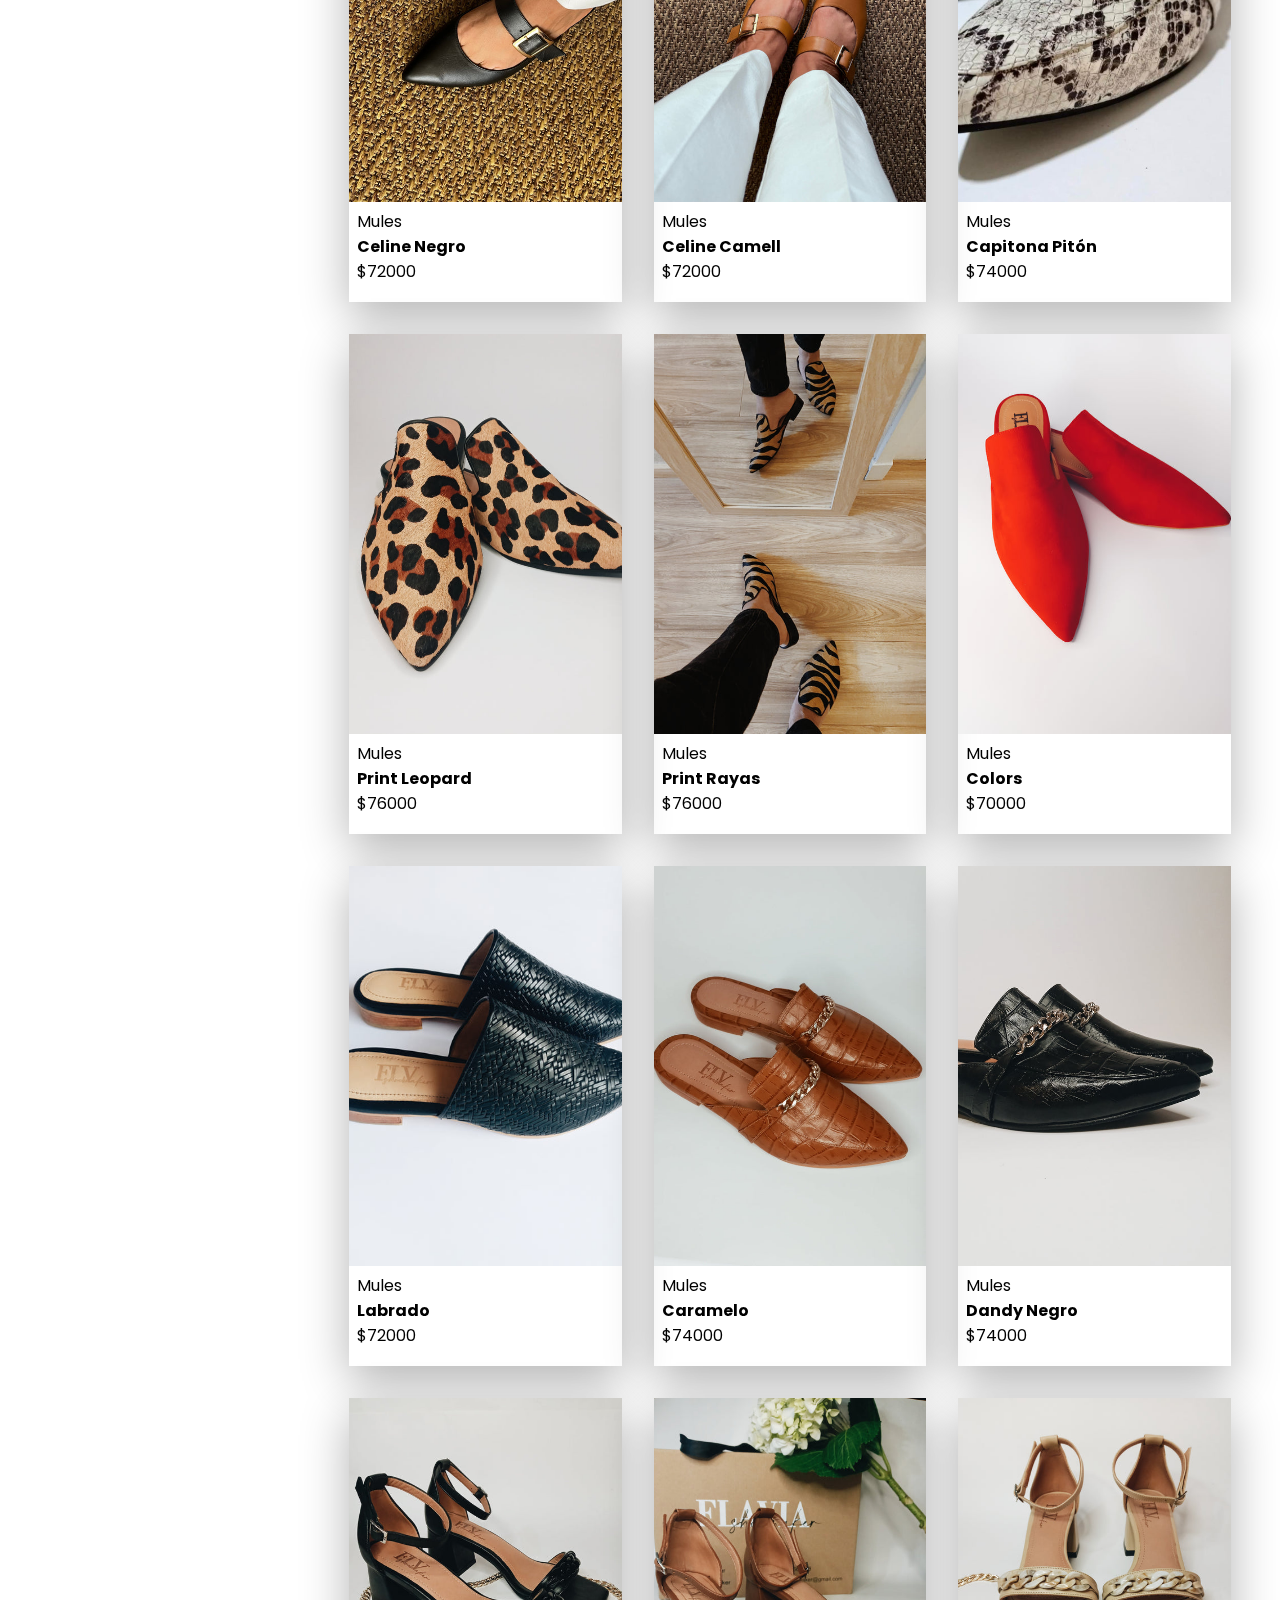
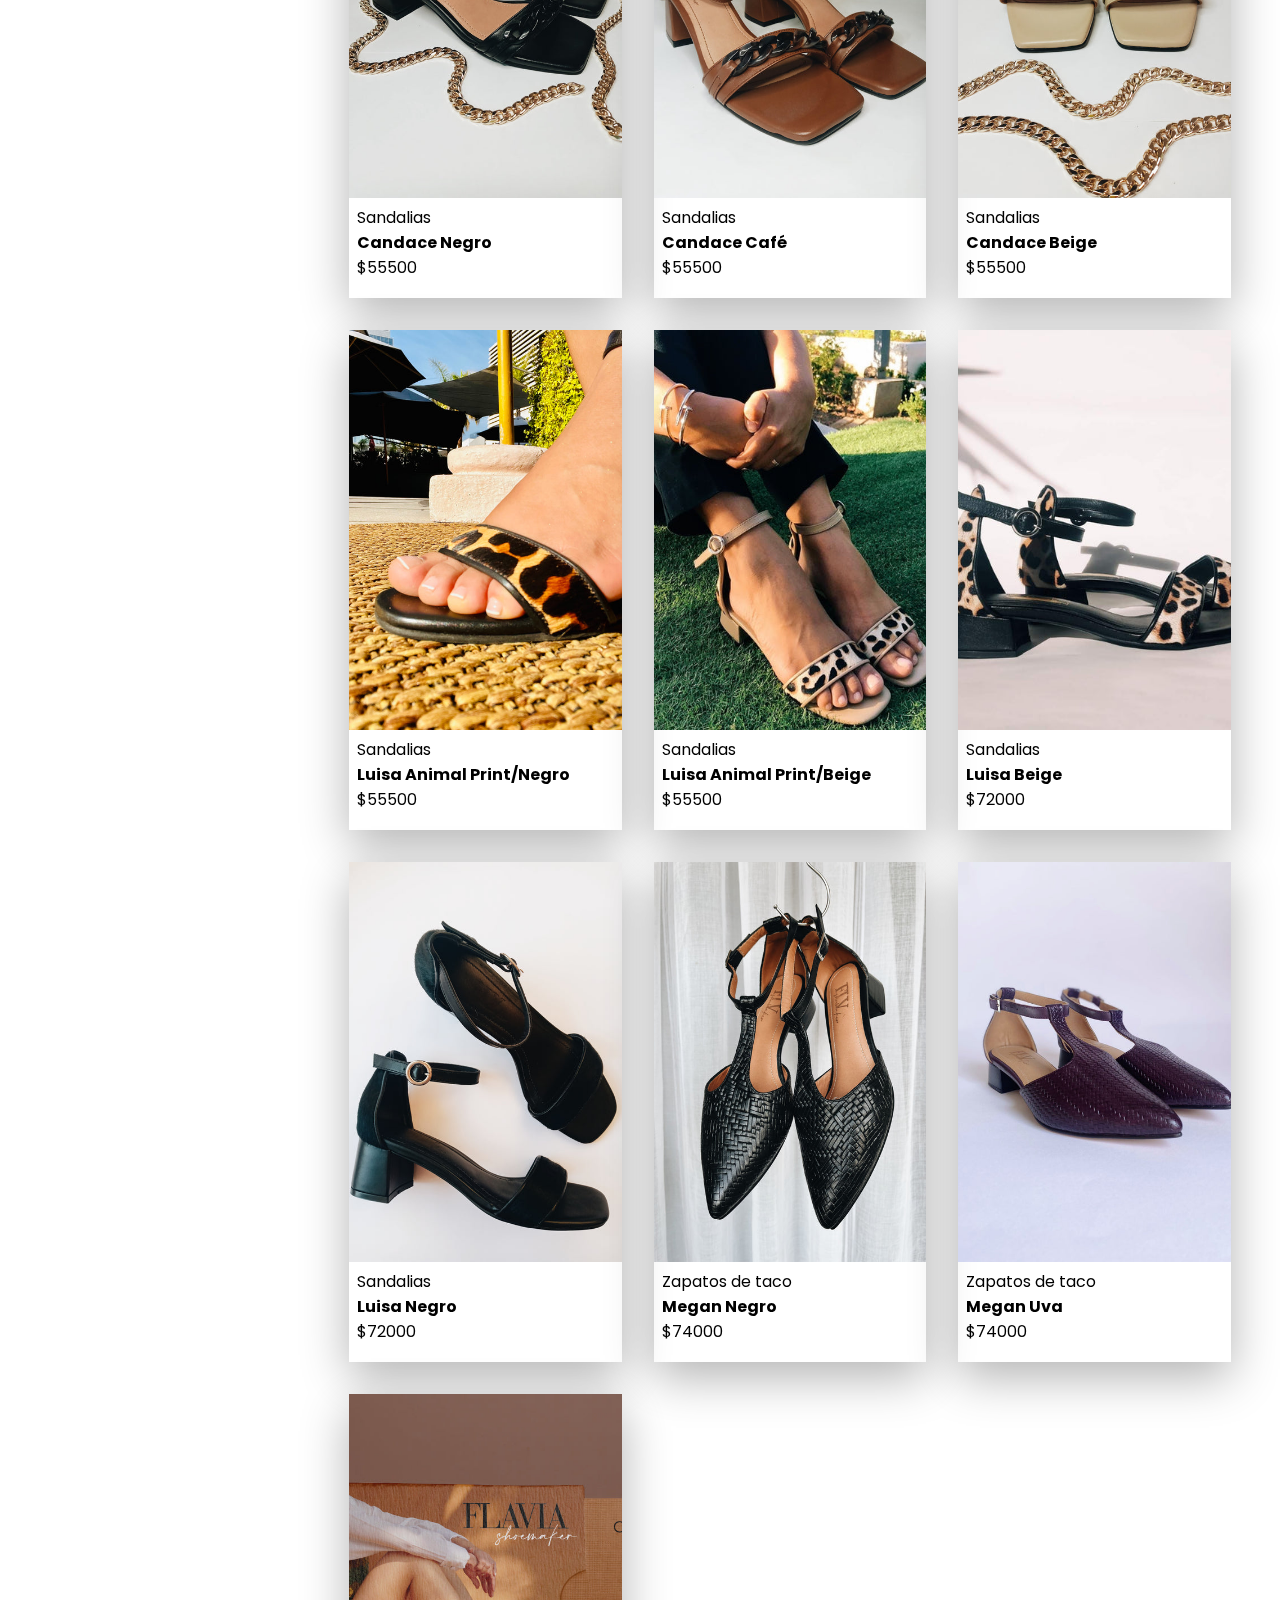
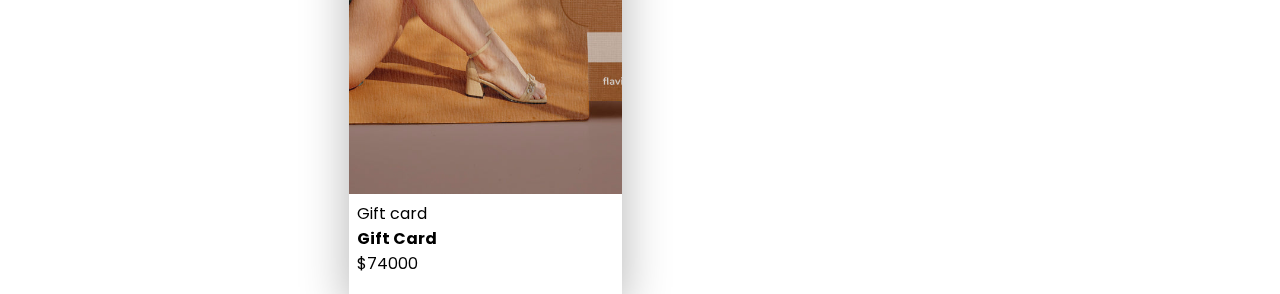
==== commit cfd73325: "second commit" ====
--- a/productos.html
+++ b/productos.html
@@ -110,47 +110,47 @@
     <div class="categorias">
         <h1>Productos</h1>
         <div class="item-submenu">
-            <span>Categorias</span>
+            <span class="categoria-elegida">Categorias</span>
             <i class='bx bx-chevron-down'></i>
         </div>
 
         <ul class="opciones">
-            <li class="opcion">
+            <li class="opcion" id="mocasines">
                 <i class='bx bxs-chevrons-right'></i>
-                <a id="mocasines" class="nav-items active-nav-items" href="">Mocasines</a>
+                <a class="nav-items" href="#">Mocasines</a>
             </li>
-            <li class="opcion">
+            <li class="opcion" id="botines">
                 <i class='bx bxs-chevrons-right'></i>
-                <a id="botines" class="nav-items" href="">Botines</a>
+                <a class="nav-items" href="#">Botines</a>
             </li>
-            <li class="opcion">
+            <li class="opcion" id="derbys">
                 <i class='bx bxs-chevrons-right'></i>
-                <a id="derbys" class="nav-items" href="">Derby</a>
+                <a class="nav-items" href="#">Derbys</a>
             </li>
-            <li class="opcion">
+            <li class="opcion" id="mules">
                 <i class='bx bxs-chevrons-right'></i>
-                <a id="mules" class="nav-items" href="">Mules</a>
+                <a class="nav-items" href="#">Mules</a>
             </li>
-            <li class="opcion">
+            <li class="opcion" id="sandalias">
                 <i class='bx bxs-chevrons-right'></i>
-                <a id="sandalias" class="nav-items" href="">Sandalias</a>
+                <a class="nav-items" href="#">Sandalias</a>
             </li>
-            <li class="opcion">
+            <li class="opcion" id="zapatos de taco">
                 <i class='bx bxs-chevrons-right'></i>
-                <a id="tacos" class="nav-items" href="">Zapatos de taco</a>
+                <a class="nav-items" href="#">Zapatos de taco</a>
             </li>
-            <li class="opcion">
+            <li class="opcion" id="gift card">
                 <i class='bx bxs-chevrons-right'></i>
-                <a id="giftcard" class="nav-items" href="">Gift card</a>
+                <a class="nav-items" href="#">Gift card</a>
             </li>
-            <li class="opcion">
+            <li class="opcion" id="todos">
                 <i class='bx bxs-chevrons-right'></i>
-                <a id="todos" class="nav-items" href="">Ver todo</a>
+                <a class="nav-items" href="#">Ver todo</a>
             </li>
         </ul>
-</div>
+    </div>
+
     <div id="productos-tienda" class="productos-tienda">
-
     </div>
 </main>
 
--- a/css/style.css
+++ b/css/style.css
@@ -9,7 +9,7 @@
     --color-texto: #000;
     --color-texto-menu: rgb(134, 136, 144);
 
-    --color-menu-hover: rgb(238,238,238);
+    --color-menu-hover: #fff;
     --colo-menu-texto: rgb(0,0,0);
 
     --color-boton: #000;
